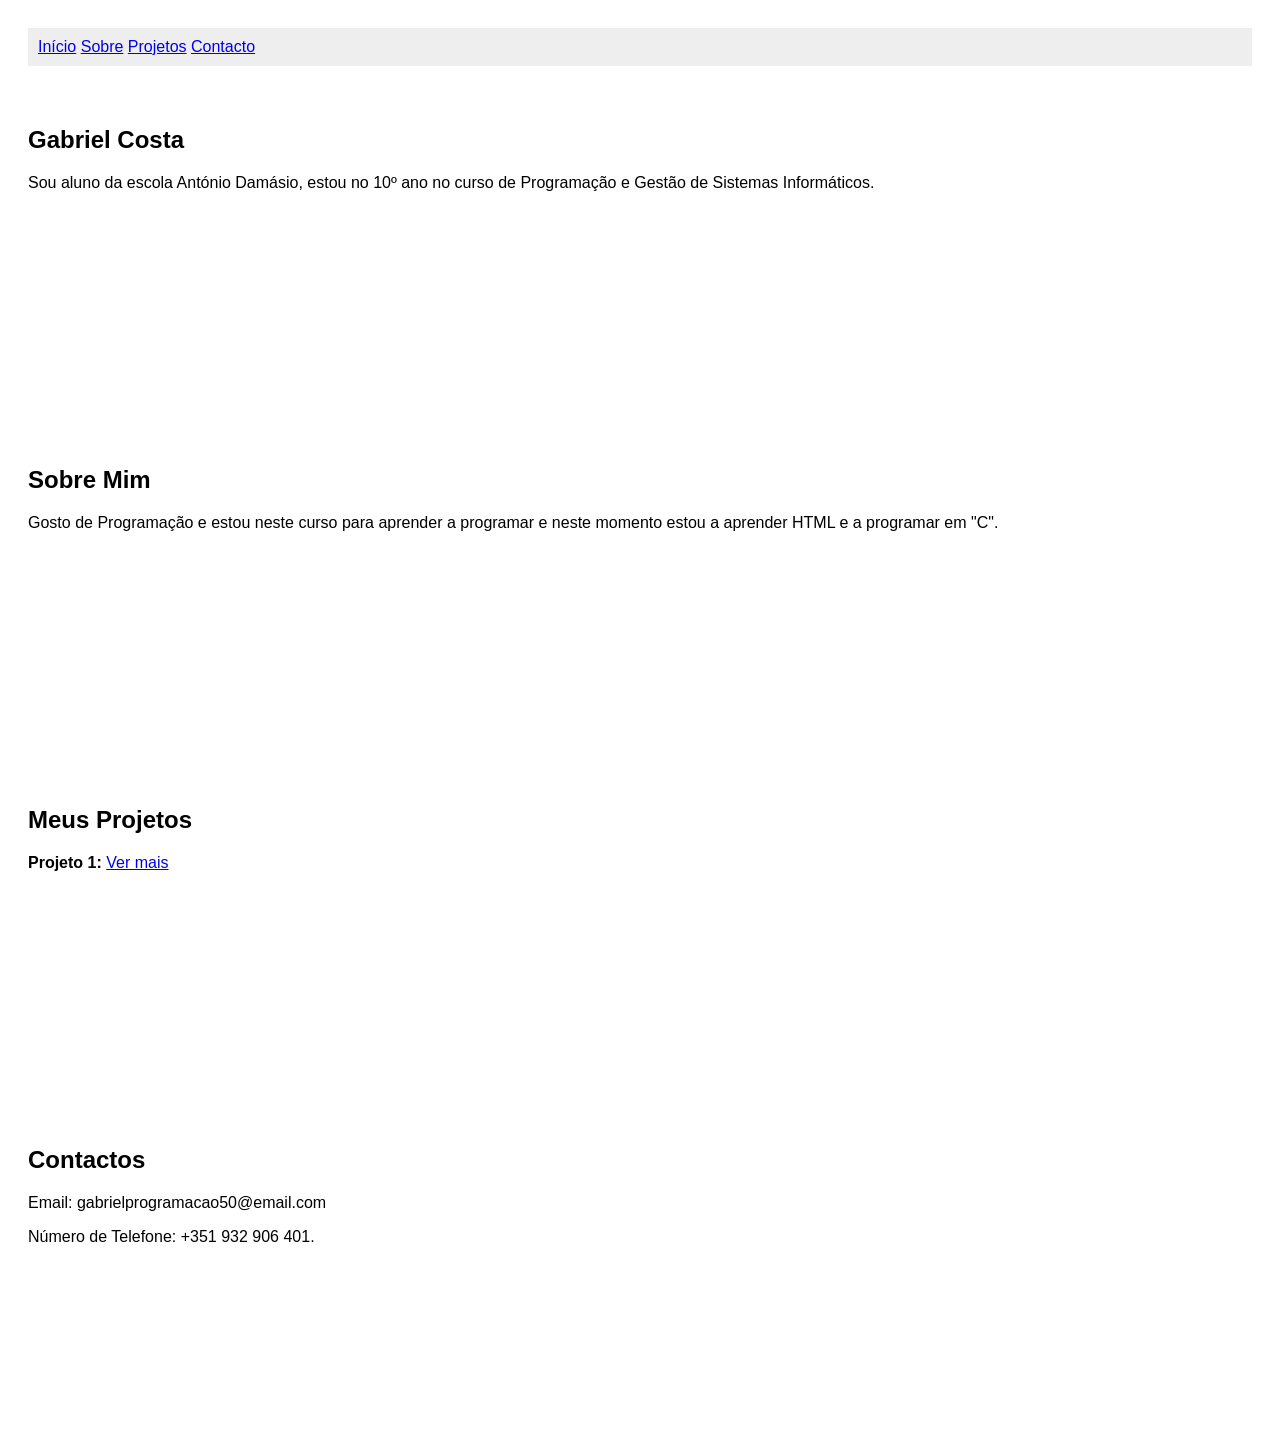
==== index.html @ 81a4f849 "Add files via upload" ====
<!DOCTYPE html>
<html lang="pt">
<head>
    <meta charset="UTF-8">
    <title>Meu Portefólio</title>
    <link rel="stylesheet" href="style.css">
</head>
<body>
    <nav>
        <a href="#home">Início</a> 
        <a href="#sobre">Sobre</a>
        <a href="#projetos">Projetos</a>
        <a href="#contacto">Contacto</a>
    </nav>

    <section id="home">
        <h1>Gabriel Costa</h1>
        <p>Sou aluno da escola António Damásio, estou no 10º ano no curso de Programação e Gestão de Sistemas Informáticos.</p>
    </section>

    <section id="sobre">
        <h2>Sobre Mim</h2>
        <p>Gosto de Programação e estou neste curso para aprender a programar e neste momento estou a aprender HTML e a programar em "C".</p>
    </section>

    <section id="projetos">
        <h2>Meus Projetos</h2>
        <p><strong>Projeto 1:</strong> <a href="projeto.html">Ver mais</a></p>
    </section>

    <section id="contacto">
        <h2>Contactos</h2>
        <p>Email: gabrielprogramacao50@email.com</p>
        <p>Número de Telefone: +351 932 906 401.</p>
    </section>
</body>
</html>
---- style.css ----
body
{ 
    font-family: sans-serif; 
    padding: 20px; 
}

nav 
{   background: #eee; 
    padding: 10px; 
    position: sticky; 
    top: 0; 
}
section 
{ 
    height: 300px; 
    padding-top: 40px; 
} 
img 
{ 
    max-width: 100%; 
    height: auto; 
}
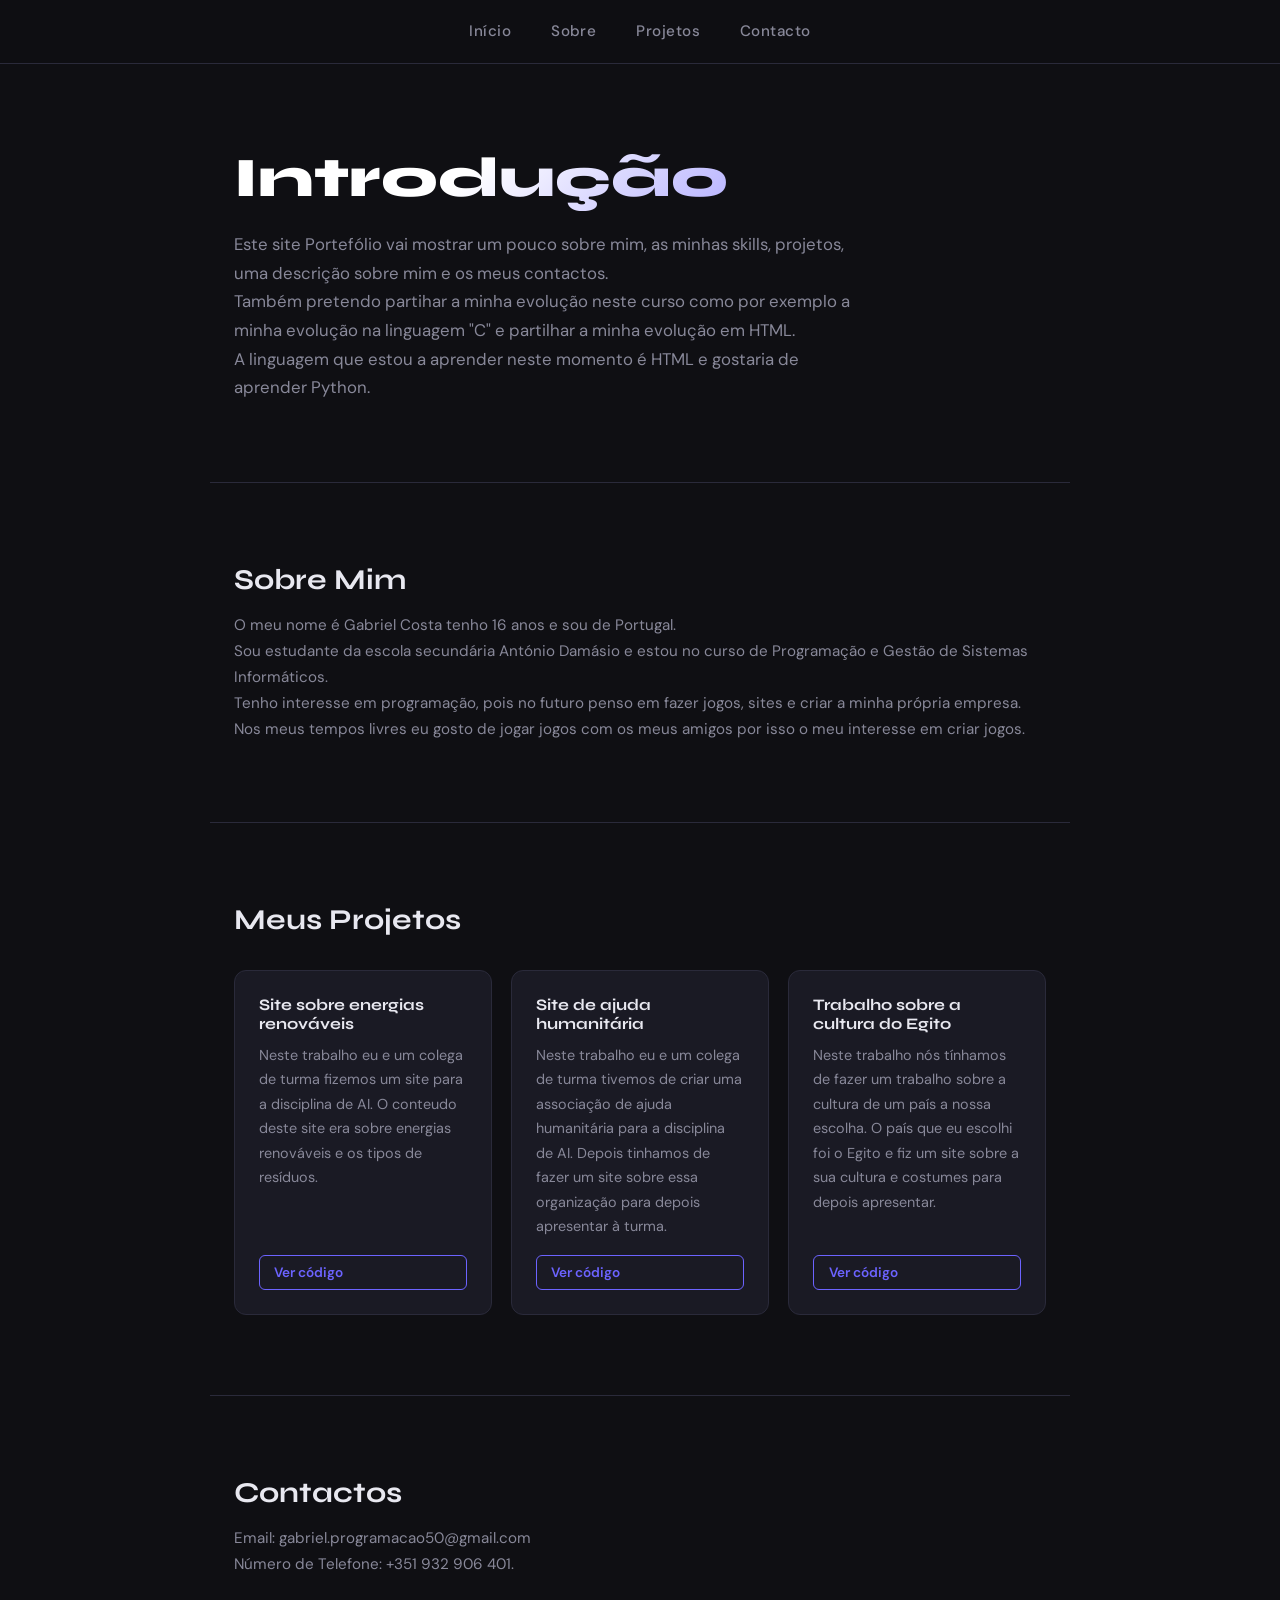
==== commit 27d48ca3: "Add files via upload" ====
--- a/index.html
+++ b/index.html
@@ -1,37 +1,76 @@
-<!DOCTYPE html>
-<html lang="pt">
-<head>
-    <meta charset="UTF-8">
-    <title>Meu Portefólio</title>
-    <link rel="stylesheet" href="style.css">
-</head>
-<body>
-    <nav>
-        <a href="#home">Início</a> 
-        <a href="#sobre">Sobre</a>
-        <a href="#projetos">Projetos</a>
-        <a href="#contacto">Contacto</a>
-    </nav>
-
-    <section id="home">
-        <h1>Gabriel Costa</h1>
-        <p>Sou aluno da escola António Damásio, estou no 10º ano no curso de Programação e Gestão de Sistemas Informáticos.</p>
-    </section>
-
-    <section id="sobre">
-        <h2>Sobre Mim</h2>
-        <p>Gosto de Programação e estou neste curso para aprender a programar e neste momento estou a aprender HTML e a programar em "C".</p>
-    </section>
-
-    <section id="projetos">
-        <h2>Meus Projetos</h2>
-        <p><strong>Projeto 1:</strong> <a href="projeto.html">Ver mais</a></p>
-    </section>
-
-    <section id="contacto">
-        <h2>Contactos</h2>
-        <p>Email: gabrielprogramacao50@email.com</p>
-        <p>Número de Telefone: +351 932 906 401.</p>
-    </section>
-</body>
-</html>
+<!DOCTYPE html>
+<html lang="pt-PT">
+
+<head>
+    <meta charset="UTF-8">
+    <title>O Meu Portefólio</title>
+    <link rel="stylesheet" href="style.css">
+</head>
+
+<body>
+    <nav>
+        <a href="#home">Início</a>
+        <a href="#sobre">Sobre</a>
+        <a href="#projetos">Projetos</a>
+        <a href="#contacto">Contacto</a>
+    </nav>
+
+    <section id="home">
+        <h1>Introdução</h1>
+        <p>Este site Portefólio vai mostrar um pouco sobre mim, as minhas skills, projetos, uma descrição sobre mim e os
+            meus contactos. <br>
+            Também pretendo partihar a minha evolução neste curso como por exemplo a minha evolução na linguagem "C" e
+            partilhar a minha evolução em HTML. <br>
+            A linguagem que estou a aprender neste momento é HTML e gostaria de aprender Python.</p>
+    </section>
+
+    <section id="sobre">
+        <h2>Sobre Mim</h2>
+        <p>O meu nome é Gabriel Costa tenho 16 anos e sou de Portugal. <br>
+            Sou estudante da escola secundária António Damásio e estou no curso de Programação e Gestão de Sistemas
+            Informáticos. <br>
+            Tenho interesse em programação, pois no futuro penso em fazer jogos, sites e criar a minha própria empresa.
+            <br>
+            Nos meus tempos livres eu gosto de jogar jogos com os meus amigos por isso o meu interesse em criar jogos.
+        </p>
+    </section>
+
+    <section id="projetos">
+        <h2>Meus Projetos</h2>
+
+        <div class="flex-container">
+            <div class="flex-item">
+                <h3>Site sobre energias renováveis</h3>
+                <p>
+                    Neste trabalho eu e um colega de turma fizemos um site para a disciplina de AI.
+                    O conteudo deste site era sobre energias renováveis e os tipos de resíduos.
+                </p>
+                <a href="projeto1.html">Ver código</a>
+            </div>
+            <div class="flex-item">
+                <h3>Site de ajuda humanitária</h3>
+                <p>
+                   Neste trabalho eu e um colega de turma tivemos de criar uma associação de ajuda humanitária para a disciplina de AI.
+                   Depois tinhamos  de fazer um site sobre essa organização para depois apresentar à turma.
+                </p>
+                <a href="projeto2.html">Ver código</a>
+            </div>
+            <div class="flex-item">
+                <h3>Trabalho sobre a cultura do Egito</h3>
+                <p>
+                    Neste trabalho nós tínhamos de fazer um trabalho sobre a cultura de um país a nossa escolha.
+                    O país que eu escolhi foi o Egito e fiz um site sobre a sua cultura e costumes para depois apresentar.
+                </p>
+                <a href="projeto3.html">Ver código</a>
+            </div>
+        </div>
+    </section>
+
+    <section id="contacto">
+        <h2>Contactos</h2>
+        <p>Email: gabriel.programacao50@gmail.com</p>
+        <p>Número de Telefone: +351 932 906 401.</p>
+    </section>
+</body>
+
+</html>
--- a/style.css
+++ b/style.css
@@ -1,22 +1,229 @@
-body
-{ 
-    font-family: sans-serif; 
-    padding: 20px; 
-}
-
-nav 
-{   background: #eee; 
-    padding: 10px; 
-    position: sticky; 
-    top: 0; 
-}
-section 
-{ 
-    height: 300px; 
-    padding-top: 40px; 
-} 
-img 
-{ 
-    max-width: 100%; 
-    height: auto; 
-} 
+/* ===========================
+   IMPORTS & VARIÁVEIS
+=========================== */
+@import url('https://fonts.googleapis.com/css2?family=Syne:wght@400;600;700;800&family=DM+Sans:wght@300;400;500&display=swap');
+
+:root {
+  --bg: #0f0f13;
+  --surface: #1a1a24;
+  --border: #2a2a3a;
+  --accent: #6c63ff;
+  --text: #e8e8f0;
+  --text-muted: #888899;
+  --radius: 12px;
+  --font-head: 'Syne', sans-serif;
+  --font-body: 'DM Sans', sans-serif;
+  --nav-h: 64px;
+}
+
+/* ===========================
+   RESET
+=========================== */
+*, *::before, *::after { box-sizing: border-box; margin: 0; padding: 0; }
+html { scroll-behavior: smooth; }
+
+body {
+  background: var(--bg);
+  color: var(--text);
+  font-family: var(--font-body);
+  font-size: 1rem;
+  line-height: 1.7;
+}
+
+a { color: var(--accent); text-decoration: none; }
+a:hover { text-decoration: underline; }
+
+h1, h2, h3 {
+  font-family: var(--font-head);
+  line-height: 1.2;
+}
+
+/* ===========================
+   NAV (index.html)
+=========================== */
+nav {
+  position: sticky;
+  top: 0;
+  z-index: 100;
+  height: var(--nav-h);
+  display: flex;
+  align-items: center;
+  justify-content: center;
+  gap: 2.5rem;
+  background: rgba(15,15,19,0.88);
+  backdrop-filter: blur(12px);
+  border-bottom: 1px solid var(--border);
+}
+
+nav a {
+  color: var(--text-muted);
+  font-weight: 500;
+  font-size: 0.95rem;
+  letter-spacing: 0.03em;
+  transition: color 0.2s;
+}
+
+nav a:hover { color: var(--text); text-decoration: none; }
+
+/* ===========================
+   SECTIONS (index.html)
+=========================== */
+section {
+  max-width: 860px;
+  margin: 0 auto;
+  padding: 80px 24px;
+}
+
+section + section {
+  border-top: 1px solid var(--border);
+}
+
+/* Home */
+#home h1 {
+  font-size: clamp(2rem, 5vw, 3.5rem);
+  font-weight: 800;
+  background: linear-gradient(135deg, #fff 30%, var(--accent));
+  -webkit-background-clip: text;
+  -webkit-text-fill-color: transparent;
+  background-clip: text;
+  margin-bottom: 1.2rem;
+}
+
+#home p { color: var(--text-muted); font-size: 1.05rem; max-width: 640px; }
+
+/* Sobre */
+#sobre h2, #projetos h2, #contacto h2 {
+  font-size: 1.8rem;
+  margin-bottom: 1rem;
+  color: var(--text);
+}
+
+#sobre p, #contacto p { color: var(--text-muted); font-size: 0.95rem; }
+
+/* Projetos */
+#projetos h2 { margin-bottom: 2rem; }
+
+.flex-container {
+  display: grid;
+  grid-template-columns: repeat(auto-fit, minmax(220px, 1fr));
+  gap: 1.2rem;
+}
+
+.flex-item {
+  background: var(--surface);
+  border: 1px solid var(--border);
+  border-radius: var(--radius);
+  padding: 1.5rem;
+  transition: border-color 0.2s, transform 0.2s;
+  display: flex;
+  flex-direction: column;
+}
+
+.flex-item:hover {
+  border-color: var(--accent);
+  transform: translateY(-3px);
+}
+
+.flex-item h3 { font-size: 1rem; margin-bottom: 0.6rem; color: var(--text); }
+.flex-item p  { font-size: 0.9rem; color: var(--text-muted); margin-bottom: 1rem; flex-grow: 1; }
+
+.flex-item a {
+  display: inline-block;
+  font-size: 0.85rem;
+  font-weight: 600;
+  color: var(--accent);
+  border: 1px solid var(--accent);
+  padding: 0.3rem 0.9rem;
+  border-radius: 6px;
+  transition: background 0.2s, color 0.2s;
+}
+
+.flex-item a:hover {
+  background: var(--accent);
+  color: #fff;
+  text-decoration: none;
+}
+
+/* ===========================
+   PÁGINAS DE PROJETO
+   (projeto1/2/3.html)
+=========================== */
+body:not(:has(nav)):not(:has(section)) main,
+body > h1:first-child,
+body > p,
+body > a[href="index.html"] {
+  /* estilos aplicados abaixo via seletor direto */
+}
+
+/* Layout geral das páginas de projeto */
+body:has(> h1) {
+  display: flex;
+  flex-direction: column;
+  min-height: 100vh;
+  padding: 0;
+}
+
+/* Barra de topo simulada nas páginas de projeto */
+body:has(> h1)::before {
+  content: '';
+  display: block;
+  height: 4px;
+  background: linear-gradient(90deg, var(--accent), #ff6584);
+}
+
+/* Wrapper do conteúdo */
+body:has(> h1) > * {
+  max-width: 700px;
+  width: 100%;
+  margin-left: auto;
+  margin-right: auto;
+  padding-left: 24px;
+  padding-right: 24px;
+}
+
+body:has(> h1) > h1 {
+  margin-top: 3rem;
+  margin-bottom: 1rem;
+  font-size: clamp(1.8rem, 4vw, 2.8rem);
+  font-weight: 800;
+  background: linear-gradient(135deg, #fff 30%, var(--accent));
+  -webkit-background-clip: text;
+  -webkit-text-fill-color: transparent;
+  background-clip: text;
+}
+
+body:has(> h1) > p {
+  color: var(--text-muted);
+  font-size: 1rem;
+  margin-bottom: 0.5rem;
+}
+
+body:has(> h1) > br { display: none; }
+
+body:has(> h1) > a[href="index.html"] {
+  display: inline-block;
+  margin-top: 2rem;
+  margin-bottom: 3rem;
+  color: var(--text-muted);
+  font-size: 0.9rem;
+  font-weight: 500;
+  border: 1px solid var(--border);
+  padding: 0.45rem 1rem;
+  border-radius: 8px;
+  transition: border-color 0.2s, color 0.2s;
+}
+
+body:has(> h1) > a[href="index.html"]:hover {
+  border-color: var(--accent);
+  color: var(--accent);
+  text-decoration: none;
+}
+
+/* ===========================
+   RESPONSIVE
+=========================== */
+@media (max-width: 600px) {
+  nav { gap: 1.2rem; }
+  nav a { font-size: 0.85rem; }
+  .flex-container { grid-template-columns: 1fr; }
+}
